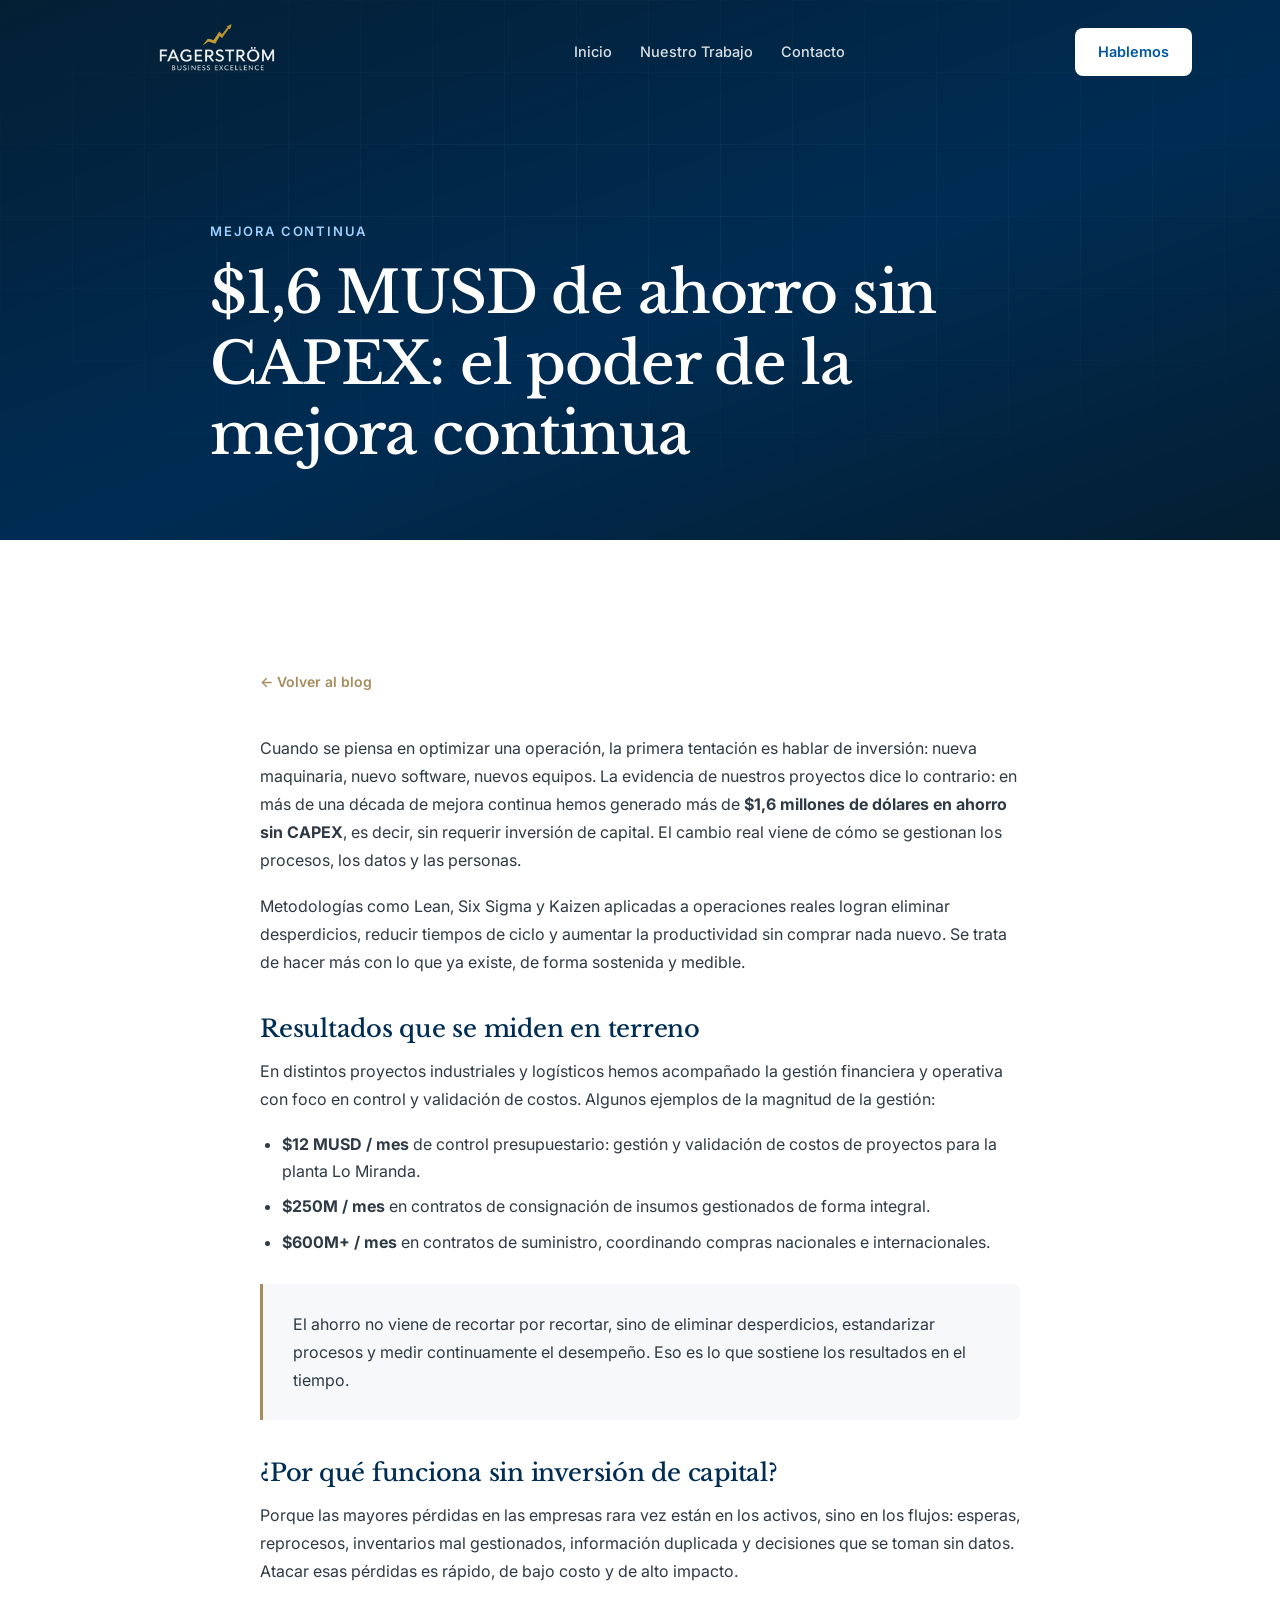
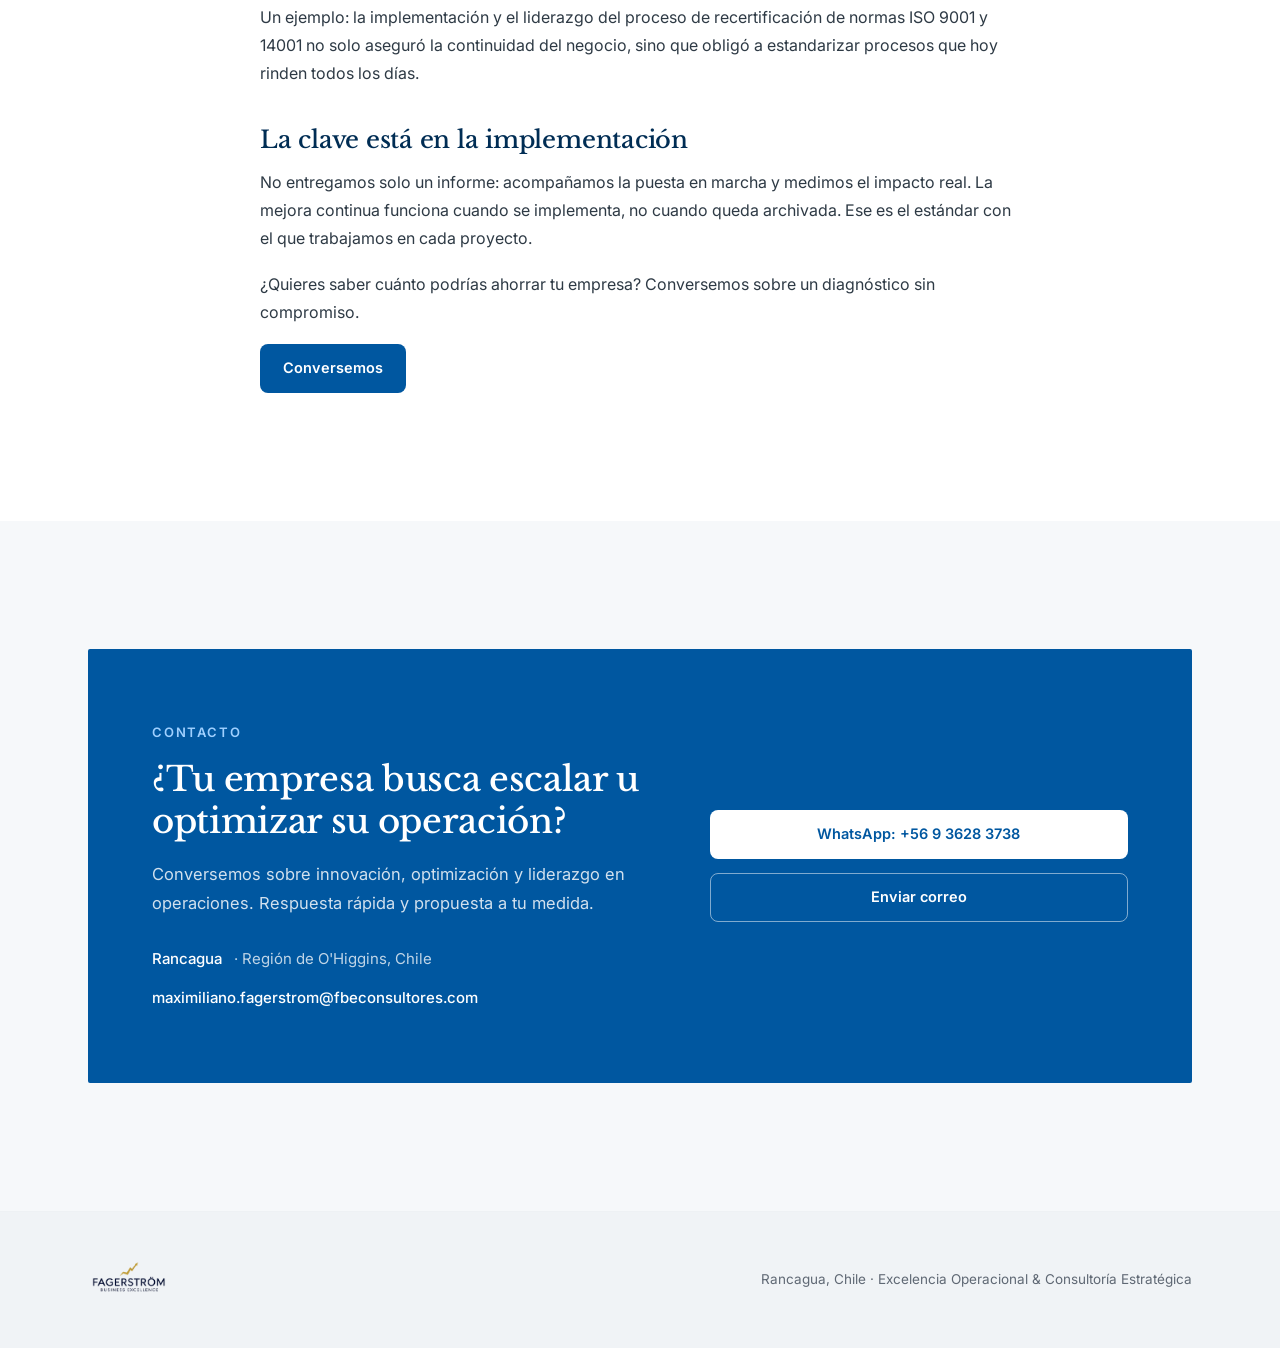
==== blog-ahorro-sin-capex.html @ 72479b99 "fix: recolor white MVC/Report logos to navy, add full blog article pages, cache bump v7" ====
<!DOCTYPE html>
<html lang="es">
<head>
<meta charset="UTF-8" />
<meta name="viewport" content="width=device-width, initial-scale=1.0" />
<title>$1,6 MUSD de ahorro sin CAPEX | Fagerström Business Excellence</title>
<meta name="description" content="Cómo la mejora continua aplicada a operaciones reales generó más de $1,6 millones de dólares en ahorro sin inversión de capital." />
<link rel="preconnect" href="https://fonts.googleapis.com" />
<link rel="preconnect" href="https://fonts.gstatic.com" crossorigin />
<link href="https://fonts.googleapis.com/css2?family=Inter:wght@400;500;600;700&family=Libre+Baskerville:ital,wght@0,400;0,700;1,400&display=swap" rel="stylesheet" />
<link rel="stylesheet" href="styles.css?v=7" />
</head>
<body>

<nav id="nav">
  <div class="container nav-inner">
    <a href="index.html" class="brand"><img class="mark logo-light" src="Logo_Fagerstrom_Blanco.png" alt="Fagerström Business Excellence" /><img class="mark logo-dark" src="Logo_Fagerstrom.png" alt="Fagerström Business Excellence" /></a>
    <ul class="nav-links">
      <li><a href="index.html">Inicio</a></li>
      <li><a href="nuestro-trabajo.html">Nuestro Trabajo</a></li>
      <li><a href="contacto.html">Contacto</a></li>
    </ul>
    <a class="btn nav-cta" href="contacto.html">Hablemos</a>
    <button class="hamburger" id="hamburger" aria-label="Menú"><span></span><span></span><span></span></button>
  </div>
</nav>

<div class="mobile-menu" id="mobileMenu">
  <button class="close" id="closeMenu">×</button>
  <a href="index.html">Inicio</a>
  <a href="nuestro-trabajo.html">Nuestro Trabajo</a>
  <a href="contacto.html">Contacto</a>
</div>

<header class="hero sub">
  <div class="hero-bg" style="background-image:url('https://images.unsplash.com/photo-1543286386-713bdd548da4?q=80&w=1800&auto=format&fit=crop');"></div>
  <div class="hero-grid"></div>
  <div class="container">
    <div class="eyebrow anim-slide-down">Mejora continua</div>
    <h1 class="anim-slide-down--delay">$1,6 MUSD de ahorro sin CAPEX: el poder de la mejora continua</h1>
  </div>
</header>

<section>
  <div class="container">
    <div class="article-prose">
      <a class="article-back reveal" href="index.html#blog">← Volver al blog</a>

      <p class="reveal">
        Cuando se piensa en optimizar una operación, la primera tentación es hablar de inversión: nueva maquinaria,
        nuevo software, nuevos equipos. La evidencia de nuestros proyectos dice lo contrario: en más de una década de
        mejora continua hemos generado más de <strong>$1,6 millones de dólares en ahorro sin CAPEX</strong>, es decir,
        sin requerir inversión de capital. El cambio real viene de cómo se gestionan los procesos, los datos y las personas.
      </p>

      <p class="reveal">
        Metodologías como Lean, Six Sigma y Kaizen aplicadas a operaciones reales logran eliminar desperdicios, reducir
        tiempos de ciclo y aumentar la productividad sin comprar nada nuevo. Se trata de hacer más con lo que ya existe,
        de forma sostenida y medible.
      </p>

      <h2 class="reveal">Resultados que se miden en terreno</h2>
      <p class="reveal">
        En distintos proyectos industriales y logísticos hemos acompañado la gestión financiera y operativa con foco en
        control y validación de costos. Algunos ejemplos de la magnitud de la gestión:
      </p>
      <ul class="reveal">
        <li><strong>$12 MUSD / mes</strong> de control presupuestario: gestión y validación de costos de proyectos para la planta Lo Miranda.</li>
        <li><strong>$250M / mes</strong> en contratos de consignación de insumos gestionados de forma integral.</li>
        <li><strong>$600M+ / mes</strong> en contratos de suministro, coordinando compras nacionales e internacionales.</li>
      </ul>
      <div class="highlight reveal">
        <p>El ahorro no viene de recortar por recortar, sino de eliminar desperdicios, estandarizar procesos y medir
        continuamente el desempeño. Eso es lo que sostiene los resultados en el tiempo.</p>
      </div>

      <h2 class="reveal">¿Por qué funciona sin inversión de capital?</h2>
      <p class="reveal">
        Porque las mayores pérdidas en las empresas rara vez están en los activos, sino en los flujos: esperas,
        reprocesos, inventarios mal gestionados, información duplicada y decisiones que se toman sin datos. Atacar esas
        pérdidas es rápido, de bajo costo y de alto impacto.
      </p>
      <p class="reveal">
        Un ejemplo: la implementación y el liderazgo del proceso de recertificación de normas ISO 9001 y 14001 no solo
        aseguró la continuidad del negocio, sino que obligó a estandarizar procesos que hoy rinden todos los días.
      </p>

      <h2 class="reveal">La clave está en la implementación</h2>
      <p class="reveal">
        No entregamos solo un informe: acompañamos la puesta en marcha y medimos el impacto real. La mejora continua
        funciona cuando se implementa, no cuando queda archivada. Ese es el estándar con el que trabajamos en cada
        proyecto.
      </p>
      <p class="reveal">
        ¿Quieres saber cuánto podrías ahorrar tu empresa? Conversemos sobre un diagnóstico sin compromiso.
      </p>

      <a class="btn btn-primary reveal" href="contacto.html">Conversemos</a>
    </div>
  </div>
</section>

<section id="contacto" style="background:var(--light);">
  <div class="container">
    <div class="contact-band reveal">
      <div>
        <div class="eyebrow" style="color:#9fd0ff;">Contacto</div>
        <h2>¿Tu empresa busca escalar u optimizar su operación?</h2>
        <p>Conversemos sobre innovación, optimización y liderazgo en operaciones. Respuesta rápida y propuesta a tu medida.</p>
        <div class="detail"><b>Rancagua</b><span>· Región de O'Higgins, Chile</span></div>
        <div class="detail"><b>maximiliano.fagerstrom@fbeconsultores.com</b></div>
      </div>
      <div class="contact-ctas">
        <a class="btn btn-onwhite" href="https://wa.me/56936283738" target="_blank" rel="noopener">WhatsApp: +56 9 3628 3738</a>
        <a class="btn btn-ghost-white" href="mailto:maximiliano.fagerstrom@fbeconsultores.com">Enviar correo</a>
      </div>
    </div>
  </div>
</section>

<footer>
  <div class="container footer-inner">
    <span class="brand" style="font-size:16px;color:var(--deep);"><img class="mark" src="Logo_Fagerstrom.png" alt="Fagerström Business Excellence" /></span>
    <span class="meta">Rancagua, Chile · Excelencia Operacional & Consultoría Estratégica</span>
  </div>
</footer>

<script src="script.js?v=7"></script>
</body>
</html>
---- styles.css ----
:root {
  --navy: #0057A0;
  --deep: #002d54;
  --accent: #A68C5C;
  --light: #f6f8fa;
  --light-2: #f0f3f6;
  --text: #1a1d21;
  --body: #33383f;
  --muted: #5f6874;
  --line: #e8ecef;
  --hairline: #eef1f4;
  --serif: 'Libre Baskerville', 'Baskerville', 'Baskerville Old Face', Georgia, serif;
  --sans: 'Inter', system-ui, sans-serif;
}

* { margin: 0; padding: 0; box-sizing: border-box; }
html { scroll-behavior: smooth; }
body { font-family: var(--sans); color: var(--text); line-height: 1.7; font-weight: 400; -webkit-font-smoothing: antialiased; overflow-x: hidden; }
h1, h2, h3, h4, h5 { font-family: var(--serif); font-weight: 500; line-height: 1.22; color: var(--deep); letter-spacing: -.01em; }
.container { max-width: 1200px; margin: 0 auto; padding: 0 48px; }
section { padding: 128px 0; }

/* ============ Animaciones (estilo McKinsey) ============ */
@keyframes blur-in { from { opacity: 0; } to { opacity: 1; } }
@keyframes slight-slide-down { from { opacity: 0; transform: translateY(-20px); } to { opacity: 1; transform: translateY(0); } }
@keyframes slight-slide-left { from { transform: translateX(20px); } to { transform: translateX(0); } }
@keyframes slight-slide-right { from { transform: translateX(-20px); } to { transform: translateX(0); } }
@keyframes fade-in { 0% { opacity: 0; } 100% { opacity: 1; } }
@keyframes appear { from { opacity: 0; transform: translateY(30px); } to { opacity: 1; transform: translateY(0); } }
@keyframes hero-zoom { from { transform: scale(1); } to { transform: scale(1.06); } }
@keyframes animate-gradient { 0% { background-size: 10000% 10000%; } 100% { background-size: 100% 100%; } }
@keyframes grid-pan { 0% { background-position: 0 0; } 100% { background-position: 72px 72px; } }
@keyframes line-grow { from { width: 0; } to { width: 100%; } }
@keyframes underline-slide { from { transform: scaleX(0); } to { transform: scaleX(1); } }

.anim-blur-in { animation: blur-in 1s backwards .2s; }
.anim-blur-in--slow { animation: blur-in 1s backwards .6s; }
.anim-slide-down { animation: slight-slide-down 1s backwards; }
.anim-slide-down--delay { animation: slight-slide-down 1s backwards .2s; }
.anim-slide-down--delay2 { animation: slight-slide-down 1s backwards .4s; }
.anim-fade-in { animation: fade-in .6s; }
.anim-appear { animation: appear .6s ease-in-out backwards; }

/* Línea de acento que se dibuja bajo los títulos (al hacer scroll) */
.section-head .title-line { display: block; width: 0; height: 3px; margin-top: 18px; background: var(--accent); }
.section-head.visible .title-line { animation: line-grow 1s ease-out forwards; }
.section-head.center .title-line { margin-left: auto; margin-right: auto; }

/* Subrayado deslizante en enlaces de listas */
.list-cols a { position: relative; }
.list-cols a::after { content: ""; position: absolute; left: 0; bottom: 0; width: 100%; height: 2px; background: var(--accent); transform: scaleX(0); transform-origin: left; transition: transform .35s ease; }
.list-cols a:hover::after { transform: scaleX(1); }

/* Enlaces de nav con línea que se desliza */
.nav-links a { position: relative; }
.nav-links a::after { content: ""; position: absolute; left: 0; bottom: -6px; width: 100%; height: 2px; background: var(--accent); transform: scaleX(0); transform-origin: left; transition: transform .3s ease; }
.nav-links a:hover::after, .nav-links a.active::after { transform: scaleX(1); }

/* Reveal on scroll */
.reveal { opacity: 0; transform: translateY(30px); transition: opacity .7s cubic-bezier(.16,.68,.43,.99), transform .7s cubic-bezier(.16,.68,.43,.99); }
.reveal.visible { opacity: 1; transform: none; }
.reveal.d1 { transition-delay: .08s; } .reveal.d2 { transition-delay: .16s; } .reveal.d3 { transition-delay: .24s; }

/* ============ Nav ============ */
nav { position: fixed; top: 0; left: 0; right: 0; z-index: 100; padding: 20px 0; background: transparent; transition: all .3s; }
nav.scrolled { background: #fff; padding: 12px 0; box-shadow: 0 1px 0 rgba(0,0,0,.08); }
.nav-inner { display: flex; align-items: center; justify-content: space-between; }
.brand { display: flex; align-items: center; gap: 11px; font-family: var(--serif); font-weight: 700; font-size: 18px; letter-spacing: -.01em; color: #fff; text-decoration: none; }
.brand .mark { width: 34px; height: 34px; border-radius: 7px; background: var(--navy); display: grid; place-items: center; color: #fff; font-family: var(--sans); font-weight: 700; font-size: 15px; }
.brand img.mark { width: auto; height: 64px; border-radius: 0; background: transparent; display: inline-block; }
.brand img.logo-light { display: inline-block; }
.brand img.logo-dark { display: none; }
nav.scrolled .brand img.logo-light { display: none; }
nav.scrolled .brand img.logo-dark { display: inline-block; }
nav.scrolled .brand { color: var(--deep); }
.nav-links { display: flex; gap: 28px; list-style: none; }
.nav-links a { color: rgba(255,255,255,.85); text-decoration: none; font-size: 14.5px; font-weight: 500; transition: color .2s; }
nav.scrolled .nav-links a { color: var(--muted); }
.nav-links a:hover { color: #fff; }
nav.scrolled .nav-links a:hover { color: var(--accent); }
.nav-links a.active { color: #fff; font-weight: 600; }
nav.scrolled .nav-links a.active { color: var(--accent); }
.btn { display: inline-flex; align-items: center; gap: 8px; font-family: var(--sans); font-weight: 600; font-size: 14.5px; padding: 11px 22px; border-radius: 8px; cursor: pointer; border: 1px solid transparent; transition: all .2s; text-decoration: none; white-space: nowrap; }
.btn-primary { background: var(--navy); color: #fff; }
.btn-primary:hover { background: #004b8a; transform: translateY(-1px); }
.nav-cta { background: #fff; color: var(--navy); }
.nav-cta:hover { background: #eef2f7; }
nav.scrolled .nav-cta { background: var(--navy); color: #fff; }
.hamburger { display: none; background: none; border: none; cursor: pointer; flex-direction: column; gap: 5px; padding: 6px; }
.hamburger span { width: 22px; height: 2px; background: #fff; display: block; }
nav.scrolled .hamburger span { background: var(--deep); }

/* ============ Hero ============ */
.hero { position: relative; min-height: 92vh; display: flex; align-items: flex-end; padding: 180px 0 100px; color: #fff; overflow: hidden; background: var(--deep); }
.hero .hero-bg { position: absolute; inset: 0; background-size: cover; background-position: center; animation: hero-zoom 20s ease-out forwards; }
.hero .hero-bg::after { content: ""; position: absolute; inset: 0; background: linear-gradient(160deg, rgba(5,28,44,.82) 0%, rgba(0,45,84,.5) 55%, rgba(5,28,44,.92) 100%); }
.hero .hero-grid { position: absolute; inset: 0; background-image: linear-gradient(rgba(255,255,255,.035) 1px, transparent 1px), linear-gradient(90deg, rgba(255,255,255,.035) 1px, transparent 1px); background-size: 72px 72px; animation: grid-pan 6s linear infinite; -webkit-mask-image: radial-gradient(70% 60% at 50% 40%, #000 20%, transparent 100%); mask-image: radial-gradient(70% 60% at 50% 40%, #000 20%, transparent 100%); }
.hero .container { position: relative; }
.eyebrow { font-size: 13px; font-weight: 600; letter-spacing: .14em; text-transform: uppercase; margin-bottom: 16px; color: #9fd0ff; }
.hero h1 { font-size: clamp(44px, 6.5vw, 78px); font-weight: 500; color: #fff; letter-spacing: -.02em; max-width: 860px; }
.hero p.lead { font-size: 20px; max-width: 660px; margin-top: 28px; color: rgba(255,255,255,.9); line-height: 1.75; font-weight: 400; }
.hero-ctas { display: flex; gap: 16px; flex-wrap: wrap; margin-top: 44px; }
.btn-ghost-white { background: transparent; color: #fff; border-color: rgba(255,255,255,.5); }
.btn-ghost-white:hover { background: rgba(255,255,255,.12); }

/* Hero interno (páginas secundarias) */
.hero.sub { min-height: 60vh; padding: 150px 0 70px; align-items: flex-end; }
.hero.sub h1 { font-size: clamp(36px, 5vw, 58px); }

/* ============ Stats ============ */
.stats { background: #fff; padding: 80px 0; border-bottom: 1px solid var(--hairline); }
.stats-grid { display: grid; grid-template-columns: repeat(4, 1fr); }
.stat { text-align: center; padding: 8px 48px; border-right: 1px solid var(--hairline); }
.stat:last-child { border-right: none; }
.stat .num { font-family: var(--serif); font-size: clamp(44px, 5.5vw, 64px); font-weight: 500; color: var(--navy); line-height: 1; }
.stat .num small { font-size: 55%; font-weight: 500; }
.stat .label { color: var(--muted); font-size: 14px; margin-top: 16px; letter-spacing: .01em; }

/* ============ Section head ============ */
.section-head { margin-bottom: 72px; }
.section-head.center { text-align: center; max-width: 760px; margin-left: auto; margin-right: auto; }
.section-head .eyebrow { color: var(--accent); letter-spacing: .2em; font-size: 12px; }
.section-head h2 { font-size: clamp(30px, 4vw, 44px); font-weight: 500; }
.section-head p { color: var(--body); margin-top: 20px; font-size: 17px; line-height: 1.7; font-weight: 300; }
.section-head.bordered { border-bottom: 1px solid var(--hairline); padding-bottom: 32px; }

/* Intro */
.intro { background: #fff; }
.intro p { font-family: var(--serif); font-size: 24px; color: #14171c; max-width: 920px; margin: 0 auto; text-align: center; line-height: 1.7; font-weight: 300; }

/* Two-up */
.two-up { display: grid; grid-template-columns: 1fr 1fr; background: var(--deep); }
.two-up .img-col { min-height: 460px; background-size: cover; background-position: center; }
.two-up .txt-col { padding: 96px 88px; display: flex; flex-direction: column; justify-content: center; color: #fff; }
.two-up .txt-col h3 { color: #fff; font-size: 34px; font-weight: 500; margin-bottom: 24px; }
.two-up .txt-col p { color: rgba(255,255,255,.8); font-size: 17px; line-height: 1.8; font-weight: 400; }

/* Companies carousel */
.companies-carousel { position: relative; width: 100%; overflow: hidden; padding: 8px 0; -webkit-mask-image: linear-gradient(90deg, transparent, #000 6%, #000 94%, transparent); mask-image: linear-gradient(90deg, transparent, #000 6%, #000 94%, transparent); }
.carousel-track { display: flex; width: max-content; will-change: transform; }
.company-card { background: #fff; border: 1px solid var(--hairline); border-radius: 2px; padding: 44px 32px; text-align: center; transition: transform .3s, box-shadow .3s; min-width: 0; width: 280px; flex: 0 0 auto; margin-right: 24px; box-sizing: border-box; }
.company-card:hover { transform: translateY(-4px); box-shadow: 0 20px 40px -24px rgba(0,30,60,.18); }
.company-card .logo { font-family: var(--serif); font-size: 21px; font-weight: 500; color: var(--deep); word-wrap: break-word; overflow-wrap: anywhere; hyphens: auto; line-height: 1.3; display: flex; align-items: center; justify-content: center; min-height: 44px; }
.company-card .logo img { max-width: 100%; max-height: 44px; height: auto; object-fit: contain; }
.company-card .sector { font-size: 12.5px; color: var(--muted); margin-top: 12px; letter-spacing: .02em; line-height: 1.45; }
.carousel-btn { position: absolute; top: 50%; transform: translateY(-50%); z-index: 3; width: 44px; height: 44px; border-radius: 50%; border: 1px solid var(--line); background: #fff; color: var(--navy); font-size: 24px; line-height: 1; cursor: pointer; box-shadow: 0 8px 20px -12px rgba(0,30,60,.3); transition: all .2s; display: flex; align-items: center; justify-content: center; }
.carousel-btn:hover { background: var(--navy); color: #fff; }
.carousel-btn.prev { left: 4px; }
.carousel-btn.next { right: 4px; }

/* Process flow */
.process-flow { display: grid; grid-template-columns: repeat(4, 1fr); gap: 32px; position: relative; margin-bottom: 48px; }
.process-flow::before { content: ""; position: absolute; top: 32px; left: 12.5%; right: 12.5%; height: 2px; background: linear-gradient(90deg, var(--accent), rgba(0,103,185,.25)); }
.flow-step { background: #fff; border: 1px solid var(--hairline); border-radius: 2px; padding: 40px 28px 32px; position: relative; transition: transform .3s, box-shadow .3s; }
.flow-step:hover { transform: translateY(-4px); box-shadow: 0 20px 40px -24px rgba(0,30,60,.18); }
.flow-num { width: 64px; height: 64px; border-radius: 50%; background: var(--navy); color: #fff; font-family: var(--serif); font-size: 22px; font-weight: 500; display: grid; place-items: center; margin-bottom: 24px; position: relative; z-index: 1; }
.flow-step h3 { font-size: 22px; font-weight: 500; margin-bottom: 10px; }
.flow-step p { color: var(--body); font-size: 15px; line-height: 1.7; font-weight: 300; }

/* Blog */
.read-more { display: inline-flex; align-items: center; gap: 6px; margin-top: 14px; font-size: 14px; font-weight: 600; color: var(--accent); text-decoration: none; }
.read-more:hover { color: var(--navy); }

/* Article pages */
.article-back { display: inline-flex; align-items: center; gap: 6px; margin: 0 0 40px; font-size: 14px; font-weight: 600; color: var(--accent); text-decoration: none; }
.article-back:hover { color: var(--navy); }
.article-prose { max-width: 760px; margin: 0 auto; }
.article-prose p { line-height: 1.75; color: #2e3a45; margin: 0 0 18px; }
.article-prose h2 { font-size: 24px; margin: 38px 0 14px; }
.article-prose h3 { font-size: 19px; margin: 30px 0 10px; }
.article-prose ul { margin: 0 0 18px; padding-left: 22px; color: #2e3a45; line-height: 1.7; }
.article-prose li { margin-bottom: 8px; }
.article-prose .highlight { background: var(--light); border-left: 3px solid var(--accent); border-radius: 0 6px 6px 0; padding: 26px 30px; margin: 28px 0; }
.article-prose .highlight p { margin: 0; }
.chips-wrap { display: flex; flex-direction: column; gap: 0; }
.chips { display: flex; flex-wrap: wrap; gap: 12px; justify-content: center; }
.chip { font-size: 14px; font-weight: 400; color: var(--navy); background: #fff; border: 1px solid var(--line); padding: 12px 24px; border-radius: 999px; cursor: pointer; transition: all .25s; font-family: var(--sans); letter-spacing: .01em; }
.chip:hover { border-color: var(--accent); color: var(--accent); }
.chip.active { background: var(--navy); color: #fff; border-color: var(--navy); }
.chip-info { max-width: 760px; margin: 0 auto 28px; background: var(--light); border-left: 2px solid var(--accent); border-radius: 0 6px 6px 0; padding: 32px 40px; display: none; }
.chip-info.show { display: block; animation: fade-in .3s ease; }
.chip-info .title { font-family: var(--serif); font-size: 20px; font-weight: 500; color: var(--deep); margin-bottom: 10px; }
.chip-info p { color: var(--body); font-size: 15.5px; line-height: 1.7; font-weight: 300; }
.chip-hint { display: none; }

/* Cards */
.cards { display: grid; grid-template-columns: repeat(3, 1fr); gap: 32px; }
.card { background: #fff; border: 1px solid var(--hairline); border-radius: 2px; overflow: hidden; transition: transform .3s, box-shadow .3s; display: flex; flex-direction: column; }
.card:hover { transform: translateY(-5px); box-shadow: 0 24px 48px -26px rgba(0,30,60,.22); }
.card .thumb { height: 200px; background-size: cover; background-position: center; overflow: hidden; }
.card .thumb { transition: transform .6s ease; }
.card:hover .thumb { transform: scale(1.05); }
.card .body { padding: 28px 30px 34px; display: flex; flex-direction: column; gap: 10px; flex: 1; }
.card .kicker { font-size: 11px; font-weight: 600; letter-spacing: .14em; text-transform: uppercase; color: var(--accent); }
.card h3 { font-size: 20px; font-weight: 500; }
.card p { color: var(--body); font-size: 15px; line-height: 1.7; flex: 1; font-weight: 300; }

.featured { display: grid; grid-template-columns: 1.1fr 1fr; background: #fff; border: 1px solid var(--hairline); border-radius: 2px; overflow: hidden; margin-bottom: 40px; }
.featured .thumb { min-height: 380px; background-size: cover; background-position: center; transition: transform .6s ease; }
.featured:hover .thumb { transform: scale(1.05); }
.featured .body { padding: 56px; display: flex; flex-direction: column; justify-content: center; gap: 16px; }
.featured h3 { font-size: 30px; font-weight: 500; }
.featured p { color: var(--body); font-size: 16.5px; line-height: 1.7; font-weight: 300; }

/* Lista de industrias / funciones (our-work) */
.list-cols { display: grid; grid-template-columns: repeat(2, 1fr); gap: 8px 64px; }
.list-cols a { color: var(--navy); text-decoration: none; font-size: 16px; font-weight: 400; padding: 14px 0; display: block; border-bottom: 1px solid var(--hairline); transition: color .2s, padding-left .2s; }
.list-cols a:hover { color: var(--accent); padding-left: 6px; }

/* Contact */
.contact-band { background: var(--navy); color: #fff; border-radius: 2px; padding: 72px 64px; display: grid; grid-template-columns: 1.2fr 1fr; gap: 56px; align-items: center; }
.contact-band h2 { color: #fff; font-size: 34px; font-weight: 500; margin-bottom: 18px; }
.contact-band p { color: rgba(255,255,255,.82); font-size: 16.5px; line-height: 1.75; margin-bottom: 28px; font-weight: 400; }
.contact-band .detail { display: flex; align-items: center; gap: 12px; margin-top: 14px; font-size: 15px; }
.contact-band .detail b { color: #fff; font-weight: 500; }
.contact-band .detail span { color: rgba(255,255,255,.75); }
.contact-ctas { display: flex; flex-direction: column; gap: 14px; }
.contact-ctas .btn { justify-content: center; }
.btn-onwhite { background: #fff; color: var(--navy); }
.btn-onwhite:hover { background: #eef2f7; }

/* Footer */
footer { background: var(--light-2); border-top: 1px solid var(--hairline); padding: 48px 0; }
.footer-inner { display: flex; align-items: center; justify-content: space-between; flex-wrap: wrap; gap: 16px; }
footer .brand img.mark { height: 40px; }
footer .meta { color: var(--muted); font-size: 13.5px; }

@media (max-width: 880px) {
  .container { padding: 0 20px; max-width: 100%; }
  section { padding: 80px 0; }
  .nav-links, .nav-cta { display: none; }
  .hamburger { display: flex; }
  .stats-grid { grid-template-columns: repeat(2, 1fr); }
  .stat { border-right: none; border-bottom: 1px solid var(--line); padding: 18px 0; }
  .stat:last-child { border-bottom: none; }
  .cards { grid-template-columns: 1fr; }
  .featured { grid-template-columns: 1fr; }
  .featured .thumb { min-height: 200px; }
  .featured .body { padding: 28px 22px; }
  .two-up { grid-template-columns: 1fr; }
  .two-up .img-col { min-height: 220px; }
  .two-up .txt-col { padding: 48px 24px; }
  .companies-carousel { -webkit-mask-image: linear-gradient(90deg, transparent, #000 3%, #000 97%, transparent); mask-image: linear-gradient(90deg, transparent, #000 3%, #000 97%, transparent); }
  .company-card { width: 240px; padding: 26px 20px; }
  .company-card .logo { font-size: 17px; }
  .company-card .sector { font-size: 11.5px; margin-top: 8px; }
  .carousel-btn { display: flex; }
  .process-flow { grid-template-columns: 1fr; gap: 28px; margin-bottom: 40px; }
  .process-flow::before { display: none; }
  .flow-step { display: flex; flex-direction: row; align-items: flex-start; gap: 20px; padding: 24px 22px; }
  .flow-step .flow-num { margin-bottom: 0; flex: 0 0 auto; }
  .flow-step h3 { font-size: 20px; margin-bottom: 6px; }
  .list-cols { grid-template-columns: 1fr; }
  .contact-band { grid-template-columns: 1fr; padding: 40px 26px; }
  .chips-wrap { width: 100%; }
  .chips { gap: 8px; justify-content: flex-start; width: 100%; }
  .chip { font-size: 13px; padding: 10px 14px; max-width: 100%; }
  .chip-info {
    display: none;
    margin: 0 0 16px !important;
    padding: 16px 14px !important;
    border-radius: 8px !important;
    border-left-width: 3px !important;
    width: 100% !important;
    max-width: 100% !important;
    box-sizing: border-box !important;
    background: #eef5fb !important;
    box-shadow: 0 8px 24px -16px rgba(0,30,60,.35);
  }
  .chip-info.show {
    display: block !important;
    position: sticky;
    top: 70px;
    z-index: 20;
  }
  .chip-info .title { font-size: 17px; }
  .chip-info p { font-size: 14.5px; }
  .chip-hint {
    display: block !important;
    text-align: center;
    color: var(--muted);
    font-size: 13px;
    margin: 0 0 12px;
  }
}
.mobile-menu { display: none; position: fixed; inset: 0; z-index: 99; background: #fff; flex-direction: column; align-items: center; justify-content: center; gap: 26px; }
.mobile-menu.open { display: flex; }
.mobile-menu a { color: var(--deep); text-decoration: none; font-size: 22px; font-family: var(--serif); font-weight: 600; }
.mobile-menu .close { position: absolute; top: 22px; right: 26px; background: none; border: none; font-size: 32px; cursor: pointer; color: var(--deep); }
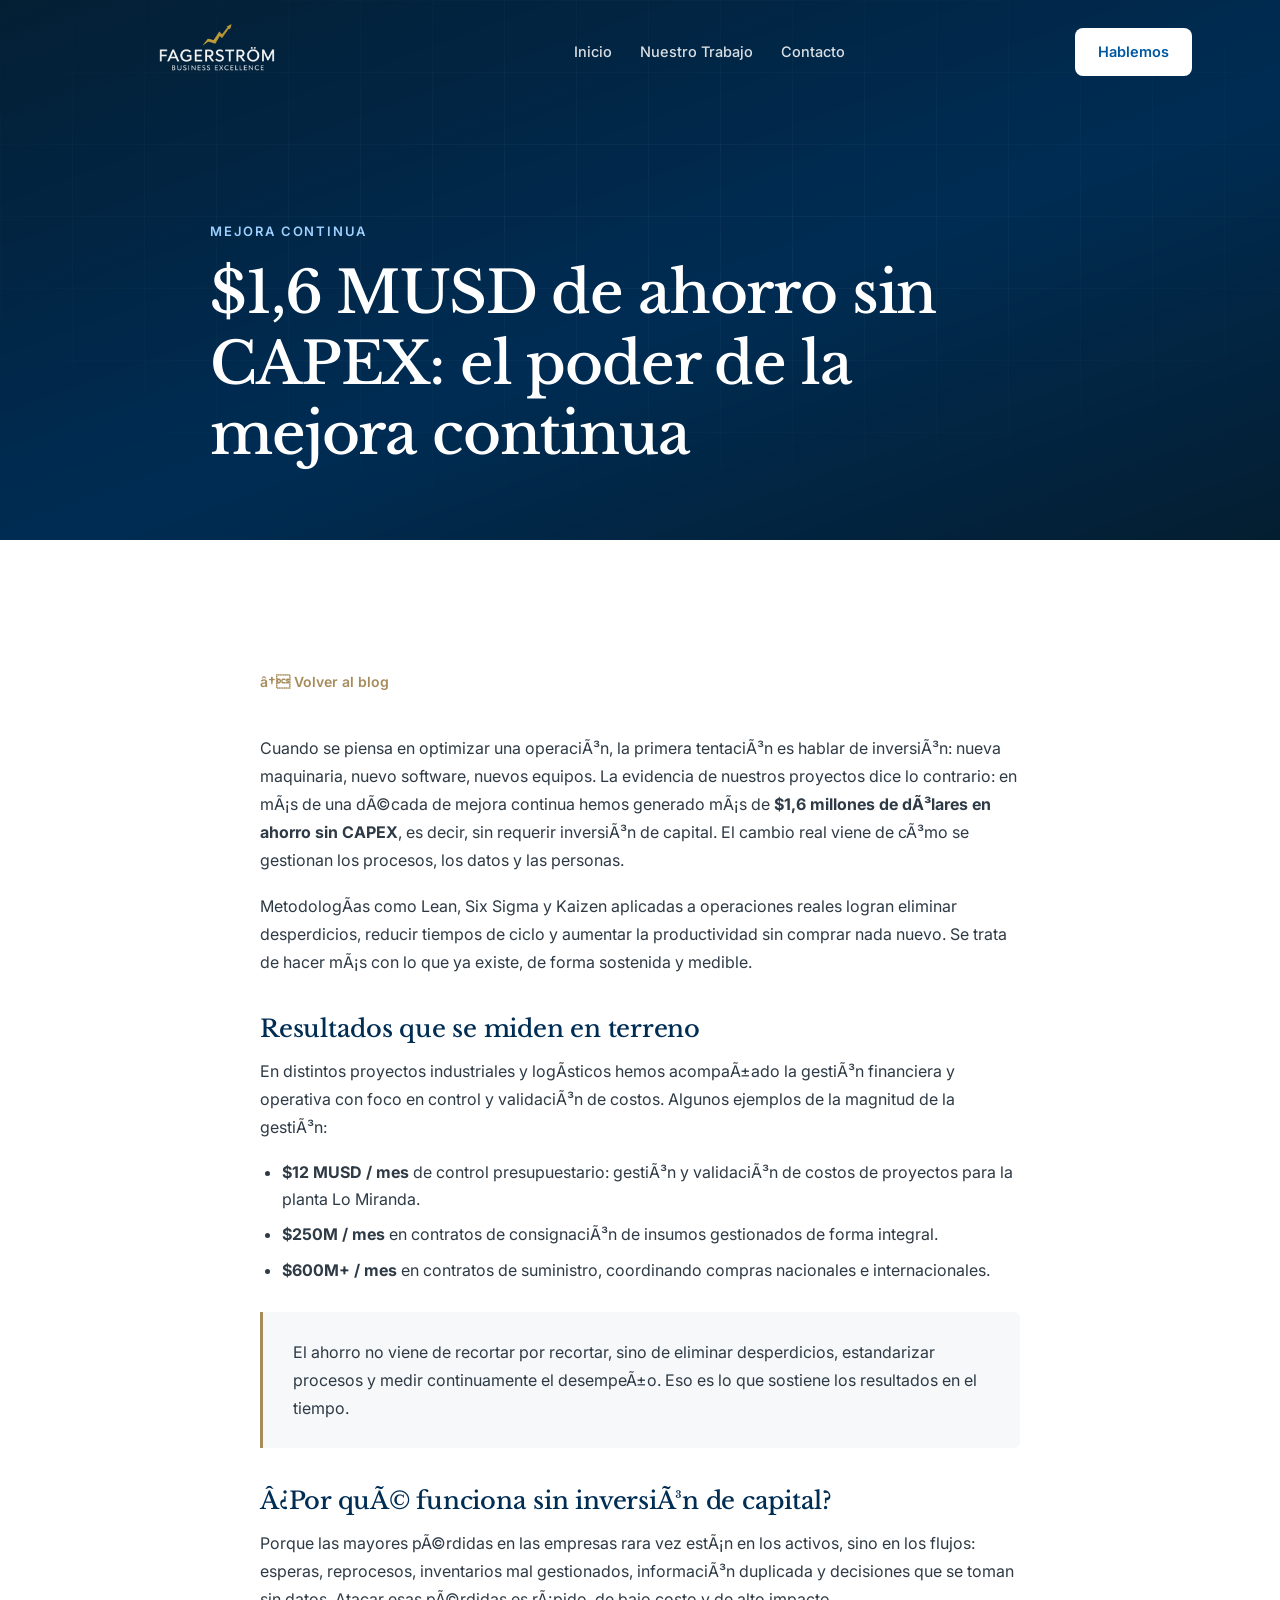
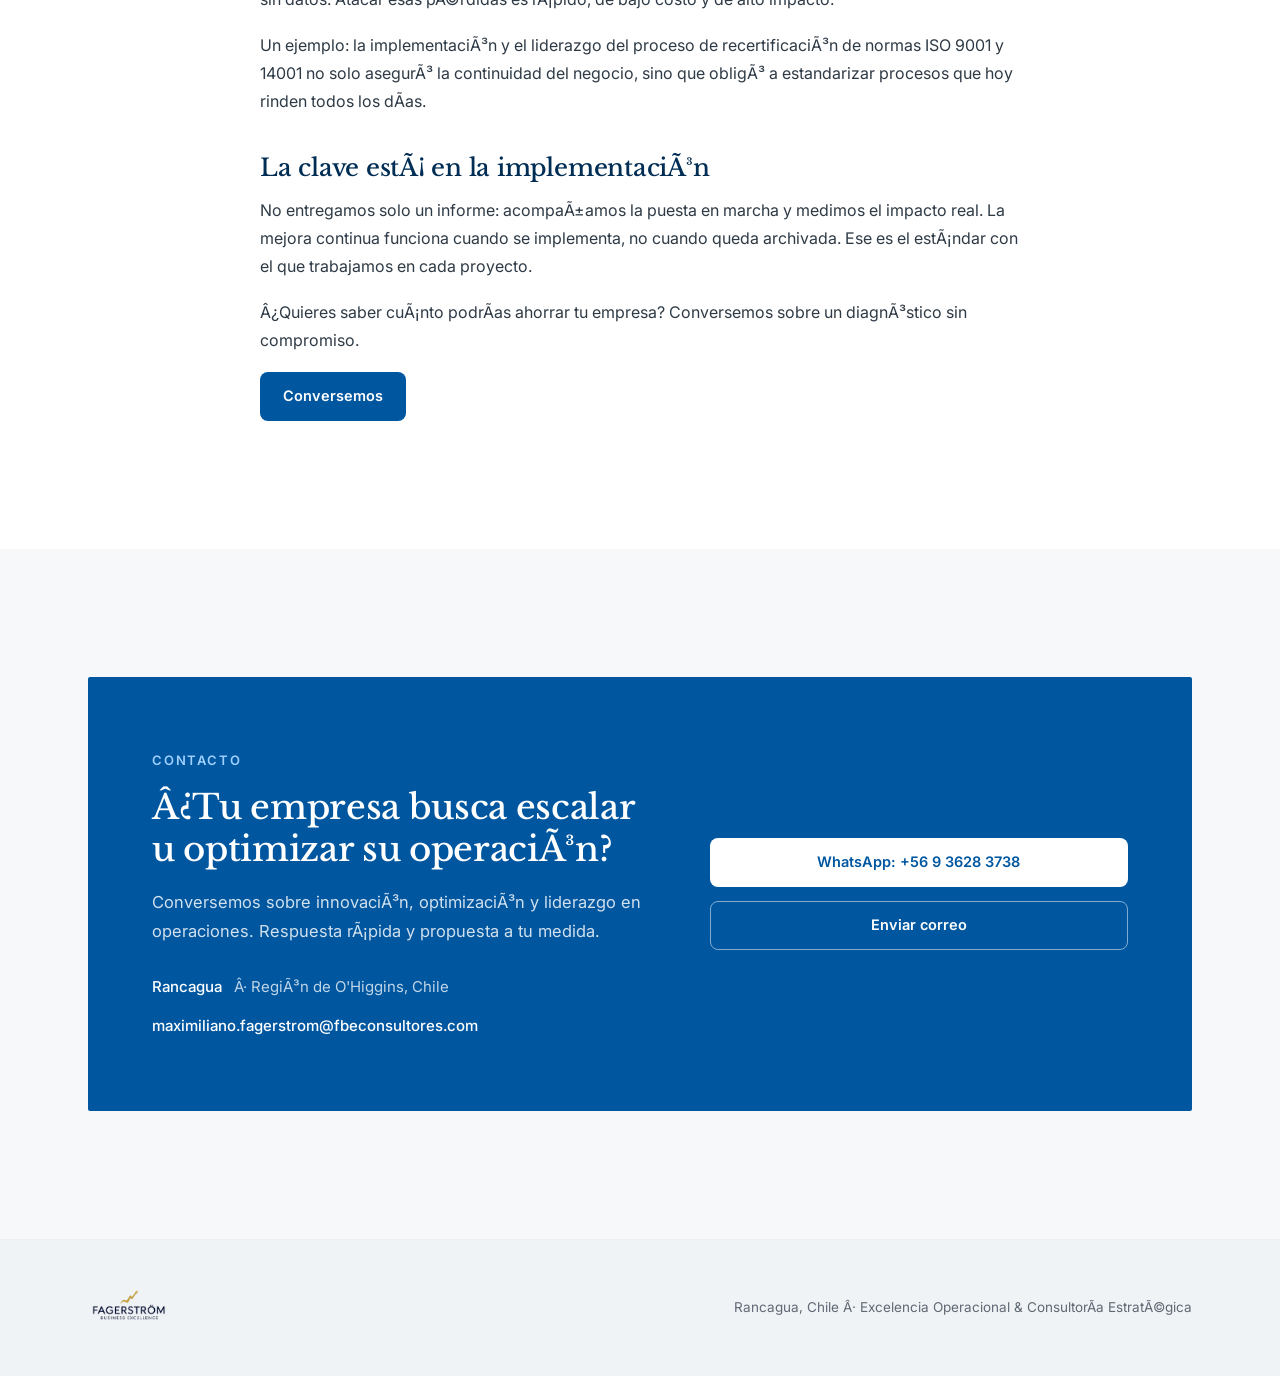
==== commit 309afc93: "fix: prevent horizontal overflow on mobile (process flow, contact band, email wrap, overflow-x on ht" ====
--- a/blog-ahorro-sin-capex.html
+++ b/blog-ahorro-sin-capex.html
@@ -1,32 +1,32 @@
-<!DOCTYPE html>
+﻿<!DOCTYPE html>
 <html lang="es">
 <head>
 <meta charset="UTF-8" />
 <meta name="viewport" content="width=device-width, initial-scale=1.0" />
-<title>$1,6 MUSD de ahorro sin CAPEX | Fagerström Business Excellence</title>
-<meta name="description" content="Cómo la mejora continua aplicada a operaciones reales generó más de $1,6 millones de dólares en ahorro sin inversión de capital." />
+<title>$1,6 MUSD de ahorro sin CAPEX | FagerstrÃ¶m Business Excellence</title>
+<meta name="description" content="CÃ³mo la mejora continua aplicada a operaciones reales generÃ³ mÃ¡s de $1,6 millones de dÃ³lares en ahorro sin inversiÃ³n de capital." />
 <link rel="preconnect" href="https://fonts.googleapis.com" />
 <link rel="preconnect" href="https://fonts.gstatic.com" crossorigin />
 <link href="https://fonts.googleapis.com/css2?family=Inter:wght@400;500;600;700&family=Libre+Baskerville:ital,wght@0,400;0,700;1,400&display=swap" rel="stylesheet" />
-<link rel="stylesheet" href="styles.css?v=7" />
+<link rel="stylesheet" href="styles.css?v=8" />
 </head>
 <body>
 
 <nav id="nav">
   <div class="container nav-inner">
-    <a href="index.html" class="brand"><img class="mark logo-light" src="Logo_Fagerstrom_Blanco.png" alt="Fagerström Business Excellence" /><img class="mark logo-dark" src="Logo_Fagerstrom.png" alt="Fagerström Business Excellence" /></a>
+    <a href="index.html" class="brand"><img class="mark logo-light" src="Logo_Fagerstrom_Blanco.png" alt="FagerstrÃ¶m Business Excellence" /><img class="mark logo-dark" src="Logo_Fagerstrom.png" alt="FagerstrÃ¶m Business Excellence" /></a>
     <ul class="nav-links">
       <li><a href="index.html">Inicio</a></li>
       <li><a href="nuestro-trabajo.html">Nuestro Trabajo</a></li>
       <li><a href="contacto.html">Contacto</a></li>
     </ul>
     <a class="btn nav-cta" href="contacto.html">Hablemos</a>
-    <button class="hamburger" id="hamburger" aria-label="Menú"><span></span><span></span><span></span></button>
+    <button class="hamburger" id="hamburger" aria-label="MenÃº"><span></span><span></span><span></span></button>
   </div>
 </nav>
 
 <div class="mobile-menu" id="mobileMenu">
-  <button class="close" id="closeMenu">×</button>
+  <button class="close" id="closeMenu">Ã—</button>
   <a href="index.html">Inicio</a>
   <a href="nuestro-trabajo.html">Nuestro Trabajo</a>
   <a href="contacto.html">Contacto</a>
@@ -44,55 +44,55 @@
 <section>
   <div class="container">
     <div class="article-prose">
-      <a class="article-back reveal" href="index.html#blog">← Volver al blog</a>
+      <a class="article-back reveal" href="index.html#blog">â† Volver al blog</a>
 
       <p class="reveal">
-        Cuando se piensa en optimizar una operación, la primera tentación es hablar de inversión: nueva maquinaria,
-        nuevo software, nuevos equipos. La evidencia de nuestros proyectos dice lo contrario: en más de una década de
-        mejora continua hemos generado más de <strong>$1,6 millones de dólares en ahorro sin CAPEX</strong>, es decir,
-        sin requerir inversión de capital. El cambio real viene de cómo se gestionan los procesos, los datos y las personas.
+        Cuando se piensa en optimizar una operaciÃ³n, la primera tentaciÃ³n es hablar de inversiÃ³n: nueva maquinaria,
+        nuevo software, nuevos equipos. La evidencia de nuestros proyectos dice lo contrario: en mÃ¡s de una dÃ©cada de
+        mejora continua hemos generado mÃ¡s de <strong>$1,6 millones de dÃ³lares en ahorro sin CAPEX</strong>, es decir,
+        sin requerir inversiÃ³n de capital. El cambio real viene de cÃ³mo se gestionan los procesos, los datos y las personas.
       </p>
 
       <p class="reveal">
-        Metodologías como Lean, Six Sigma y Kaizen aplicadas a operaciones reales logran eliminar desperdicios, reducir
-        tiempos de ciclo y aumentar la productividad sin comprar nada nuevo. Se trata de hacer más con lo que ya existe,
+        MetodologÃ­as como Lean, Six Sigma y Kaizen aplicadas a operaciones reales logran eliminar desperdicios, reducir
+        tiempos de ciclo y aumentar la productividad sin comprar nada nuevo. Se trata de hacer mÃ¡s con lo que ya existe,
         de forma sostenida y medible.
       </p>
 
       <h2 class="reveal">Resultados que se miden en terreno</h2>
       <p class="reveal">
-        En distintos proyectos industriales y logísticos hemos acompañado la gestión financiera y operativa con foco en
-        control y validación de costos. Algunos ejemplos de la magnitud de la gestión:
+        En distintos proyectos industriales y logÃ­sticos hemos acompaÃ±ado la gestiÃ³n financiera y operativa con foco en
+        control y validaciÃ³n de costos. Algunos ejemplos de la magnitud de la gestiÃ³n:
       </p>
       <ul class="reveal">
-        <li><strong>$12 MUSD / mes</strong> de control presupuestario: gestión y validación de costos de proyectos para la planta Lo Miranda.</li>
-        <li><strong>$250M / mes</strong> en contratos de consignación de insumos gestionados de forma integral.</li>
+        <li><strong>$12 MUSD / mes</strong> de control presupuestario: gestiÃ³n y validaciÃ³n de costos de proyectos para la planta Lo Miranda.</li>
+        <li><strong>$250M / mes</strong> en contratos de consignaciÃ³n de insumos gestionados de forma integral.</li>
         <li><strong>$600M+ / mes</strong> en contratos de suministro, coordinando compras nacionales e internacionales.</li>
       </ul>
       <div class="highlight reveal">
         <p>El ahorro no viene de recortar por recortar, sino de eliminar desperdicios, estandarizar procesos y medir
-        continuamente el desempeño. Eso es lo que sostiene los resultados en el tiempo.</p>
+        continuamente el desempeÃ±o. Eso es lo que sostiene los resultados en el tiempo.</p>
       </div>
 
-      <h2 class="reveal">¿Por qué funciona sin inversión de capital?</h2>
+      <h2 class="reveal">Â¿Por quÃ© funciona sin inversiÃ³n de capital?</h2>
       <p class="reveal">
-        Porque las mayores pérdidas en las empresas rara vez están en los activos, sino en los flujos: esperas,
-        reprocesos, inventarios mal gestionados, información duplicada y decisiones que se toman sin datos. Atacar esas
-        pérdidas es rápido, de bajo costo y de alto impacto.
+        Porque las mayores pÃ©rdidas en las empresas rara vez estÃ¡n en los activos, sino en los flujos: esperas,
+        reprocesos, inventarios mal gestionados, informaciÃ³n duplicada y decisiones que se toman sin datos. Atacar esas
+        pÃ©rdidas es rÃ¡pido, de bajo costo y de alto impacto.
       </p>
       <p class="reveal">
-        Un ejemplo: la implementación y el liderazgo del proceso de recertificación de normas ISO 9001 y 14001 no solo
-        aseguró la continuidad del negocio, sino que obligó a estandarizar procesos que hoy rinden todos los días.
+        Un ejemplo: la implementaciÃ³n y el liderazgo del proceso de recertificaciÃ³n de normas ISO 9001 y 14001 no solo
+        asegurÃ³ la continuidad del negocio, sino que obligÃ³ a estandarizar procesos que hoy rinden todos los dÃ­as.
       </p>
 
-      <h2 class="reveal">La clave está en la implementación</h2>
+      <h2 class="reveal">La clave estÃ¡ en la implementaciÃ³n</h2>
       <p class="reveal">
-        No entregamos solo un informe: acompañamos la puesta en marcha y medimos el impacto real. La mejora continua
-        funciona cuando se implementa, no cuando queda archivada. Ese es el estándar con el que trabajamos en cada
+        No entregamos solo un informe: acompaÃ±amos la puesta en marcha y medimos el impacto real. La mejora continua
+        funciona cuando se implementa, no cuando queda archivada. Ese es el estÃ¡ndar con el que trabajamos en cada
         proyecto.
       </p>
       <p class="reveal">
-        ¿Quieres saber cuánto podrías ahorrar tu empresa? Conversemos sobre un diagnóstico sin compromiso.
+        Â¿Quieres saber cuÃ¡nto podrÃ­as ahorrar tu empresa? Conversemos sobre un diagnÃ³stico sin compromiso.
       </p>
 
       <a class="btn btn-primary reveal" href="contacto.html">Conversemos</a>
@@ -105,9 +105,9 @@
     <div class="contact-band reveal">
       <div>
         <div class="eyebrow" style="color:#9fd0ff;">Contacto</div>
-        <h2>¿Tu empresa busca escalar u optimizar su operación?</h2>
-        <p>Conversemos sobre innovación, optimización y liderazgo en operaciones. Respuesta rápida y propuesta a tu medida.</p>
-        <div class="detail"><b>Rancagua</b><span>· Región de O'Higgins, Chile</span></div>
+        <h2>Â¿Tu empresa busca escalar u optimizar su operaciÃ³n?</h2>
+        <p>Conversemos sobre innovaciÃ³n, optimizaciÃ³n y liderazgo en operaciones. Respuesta rÃ¡pida y propuesta a tu medida.</p>
+        <div class="detail"><b>Rancagua</b><span>Â· RegiÃ³n de O'Higgins, Chile</span></div>
         <div class="detail"><b>maximiliano.fagerstrom@fbeconsultores.com</b></div>
       </div>
       <div class="contact-ctas">
@@ -120,11 +120,11 @@
 
 <footer>
   <div class="container footer-inner">
-    <span class="brand" style="font-size:16px;color:var(--deep);"><img class="mark" src="Logo_Fagerstrom.png" alt="Fagerström Business Excellence" /></span>
-    <span class="meta">Rancagua, Chile · Excelencia Operacional & Consultoría Estratégica</span>
+    <span class="brand" style="font-size:16px;color:var(--deep);"><img class="mark" src="Logo_Fagerstrom.png" alt="FagerstrÃ¶m Business Excellence" /></span>
+    <span class="meta">Rancagua, Chile Â· Excelencia Operacional & ConsultorÃ­a EstratÃ©gica</span>
   </div>
 </footer>
 
-<script src="script.js?v=7"></script>
+<script src="script.js?v=8"></script>
 </body>
 </html>
--- a/styles.css
+++ b/styles.css
@@ -14,10 +14,11 @@
 }
 
 * { margin: 0; padding: 0; box-sizing: border-box; }
-html { scroll-behavior: smooth; }
+html { scroll-behavior: smooth; overflow-x: hidden; }
 body { font-family: var(--sans); color: var(--text); line-height: 1.7; font-weight: 400; -webkit-font-smoothing: antialiased; overflow-x: hidden; }
+img, video { max-width: 100%; height: auto; }
 h1, h2, h3, h4, h5 { font-family: var(--serif); font-weight: 500; line-height: 1.22; color: var(--deep); letter-spacing: -.01em; }
-.container { max-width: 1200px; margin: 0 auto; padding: 0 48px; }
+.container { max-width: 1200px; margin: 0 auto; padding: 0 48px; min-width: 0; }
 section { padding: 128px 0; }
 
 /* ============ Animaciones (estilo McKinsey) ============ */
@@ -149,9 +150,9 @@
 .carousel-btn.next { right: 4px; }
 
 /* Process flow */
-.process-flow { display: grid; grid-template-columns: repeat(4, 1fr); gap: 32px; position: relative; margin-bottom: 48px; }
+.process-flow { display: grid; grid-template-columns: repeat(4, 1fr); gap: 32px; position: relative; margin-bottom: 48px; min-width: 0; }
 .process-flow::before { content: ""; position: absolute; top: 32px; left: 12.5%; right: 12.5%; height: 2px; background: linear-gradient(90deg, var(--accent), rgba(0,103,185,.25)); }
-.flow-step { background: #fff; border: 1px solid var(--hairline); border-radius: 2px; padding: 40px 28px 32px; position: relative; transition: transform .3s, box-shadow .3s; }
+.flow-step { background: #fff; border: 1px solid var(--hairline); border-radius: 2px; padding: 40px 28px 32px; position: relative; transition: transform .3s, box-shadow .3s; min-width: 0; }
 .flow-step:hover { transform: translateY(-4px); box-shadow: 0 20px 40px -24px rgba(0,30,60,.18); }
 .flow-num { width: 64px; height: 64px; border-radius: 50%; background: var(--navy); color: #fff; font-family: var(--serif); font-size: 22px; font-weight: 500; display: grid; place-items: center; margin-bottom: 24px; position: relative; z-index: 1; }
 .flow-step h3 { font-size: 22px; font-weight: 500; margin-bottom: 10px; }
@@ -184,8 +185,8 @@
 .chip-hint { display: none; }
 
 /* Cards */
-.cards { display: grid; grid-template-columns: repeat(3, 1fr); gap: 32px; }
-.card { background: #fff; border: 1px solid var(--hairline); border-radius: 2px; overflow: hidden; transition: transform .3s, box-shadow .3s; display: flex; flex-direction: column; }
+.cards { display: grid; grid-template-columns: repeat(3, 1fr); gap: 32px; min-width: 0; }
+.card { background: #fff; border: 1px solid var(--hairline); border-radius: 2px; overflow: hidden; transition: transform .3s, box-shadow .3s; display: flex; flex-direction: column; min-width: 0; }
 .card:hover { transform: translateY(-5px); box-shadow: 0 24px 48px -26px rgba(0,30,60,.22); }
 .card .thumb { height: 200px; background-size: cover; background-position: center; overflow: hidden; }
 .card .thumb { transition: transform .6s ease; }
@@ -208,14 +209,14 @@
 .list-cols a:hover { color: var(--accent); padding-left: 6px; }
 
 /* Contact */
-.contact-band { background: var(--navy); color: #fff; border-radius: 2px; padding: 72px 64px; display: grid; grid-template-columns: 1.2fr 1fr; gap: 56px; align-items: center; }
+.contact-band { background: var(--navy); color: #fff; border-radius: 2px; padding: 72px 64px; display: grid; grid-template-columns: 1.2fr 1fr; gap: 56px; align-items: center; min-width: 0; max-width: 100%; }
 .contact-band h2 { color: #fff; font-size: 34px; font-weight: 500; margin-bottom: 18px; }
 .contact-band p { color: rgba(255,255,255,.82); font-size: 16.5px; line-height: 1.75; margin-bottom: 28px; font-weight: 400; }
-.contact-band .detail { display: flex; align-items: center; gap: 12px; margin-top: 14px; font-size: 15px; }
-.contact-band .detail b { color: #fff; font-weight: 500; }
+.contact-band .detail { display: flex; align-items: center; flex-wrap: wrap; gap: 12px; margin-top: 14px; font-size: 15px; min-width: 0; }
+.contact-band .detail b { color: #fff; font-weight: 500; overflow-wrap: anywhere; word-break: break-word; min-width: 0; }
 .contact-band .detail span { color: rgba(255,255,255,.75); }
-.contact-ctas { display: flex; flex-direction: column; gap: 14px; }
-.contact-ctas .btn { justify-content: center; }
+.contact-ctas { display: flex; flex-direction: column; gap: 14px; min-width: 0; }
+.contact-ctas .btn { justify-content: center; max-width: 100%; }
 .btn-onwhite { background: #fff; color: var(--navy); }
 .btn-onwhite:hover { background: #eef2f7; }
 
@@ -249,9 +250,12 @@
   .process-flow::before { display: none; }
   .flow-step { display: flex; flex-direction: row; align-items: flex-start; gap: 20px; padding: 24px 22px; }
   .flow-step .flow-num { margin-bottom: 0; flex: 0 0 auto; }
-  .flow-step h3 { font-size: 20px; margin-bottom: 6px; }
+  .flow-step h3 { font-size: 20px; margin-bottom: 6px; min-width: 0; overflow-wrap: break-word; }
+  .flow-step p { min-width: 0; overflow-wrap: break-word; }
+  .section-head { min-width: 0; overflow-wrap: break-word; }
   .list-cols { grid-template-columns: 1fr; }
   .contact-band { grid-template-columns: 1fr; padding: 40px 26px; }
+  .contact-ctas .btn { white-space: normal; text-align: center; }
   .chips-wrap { width: 100%; }
   .chips { gap: 8px; justify-content: flex-start; width: 100%; }
   .chip { font-size: 13px; padding: 10px 14px; max-width: 100%; }
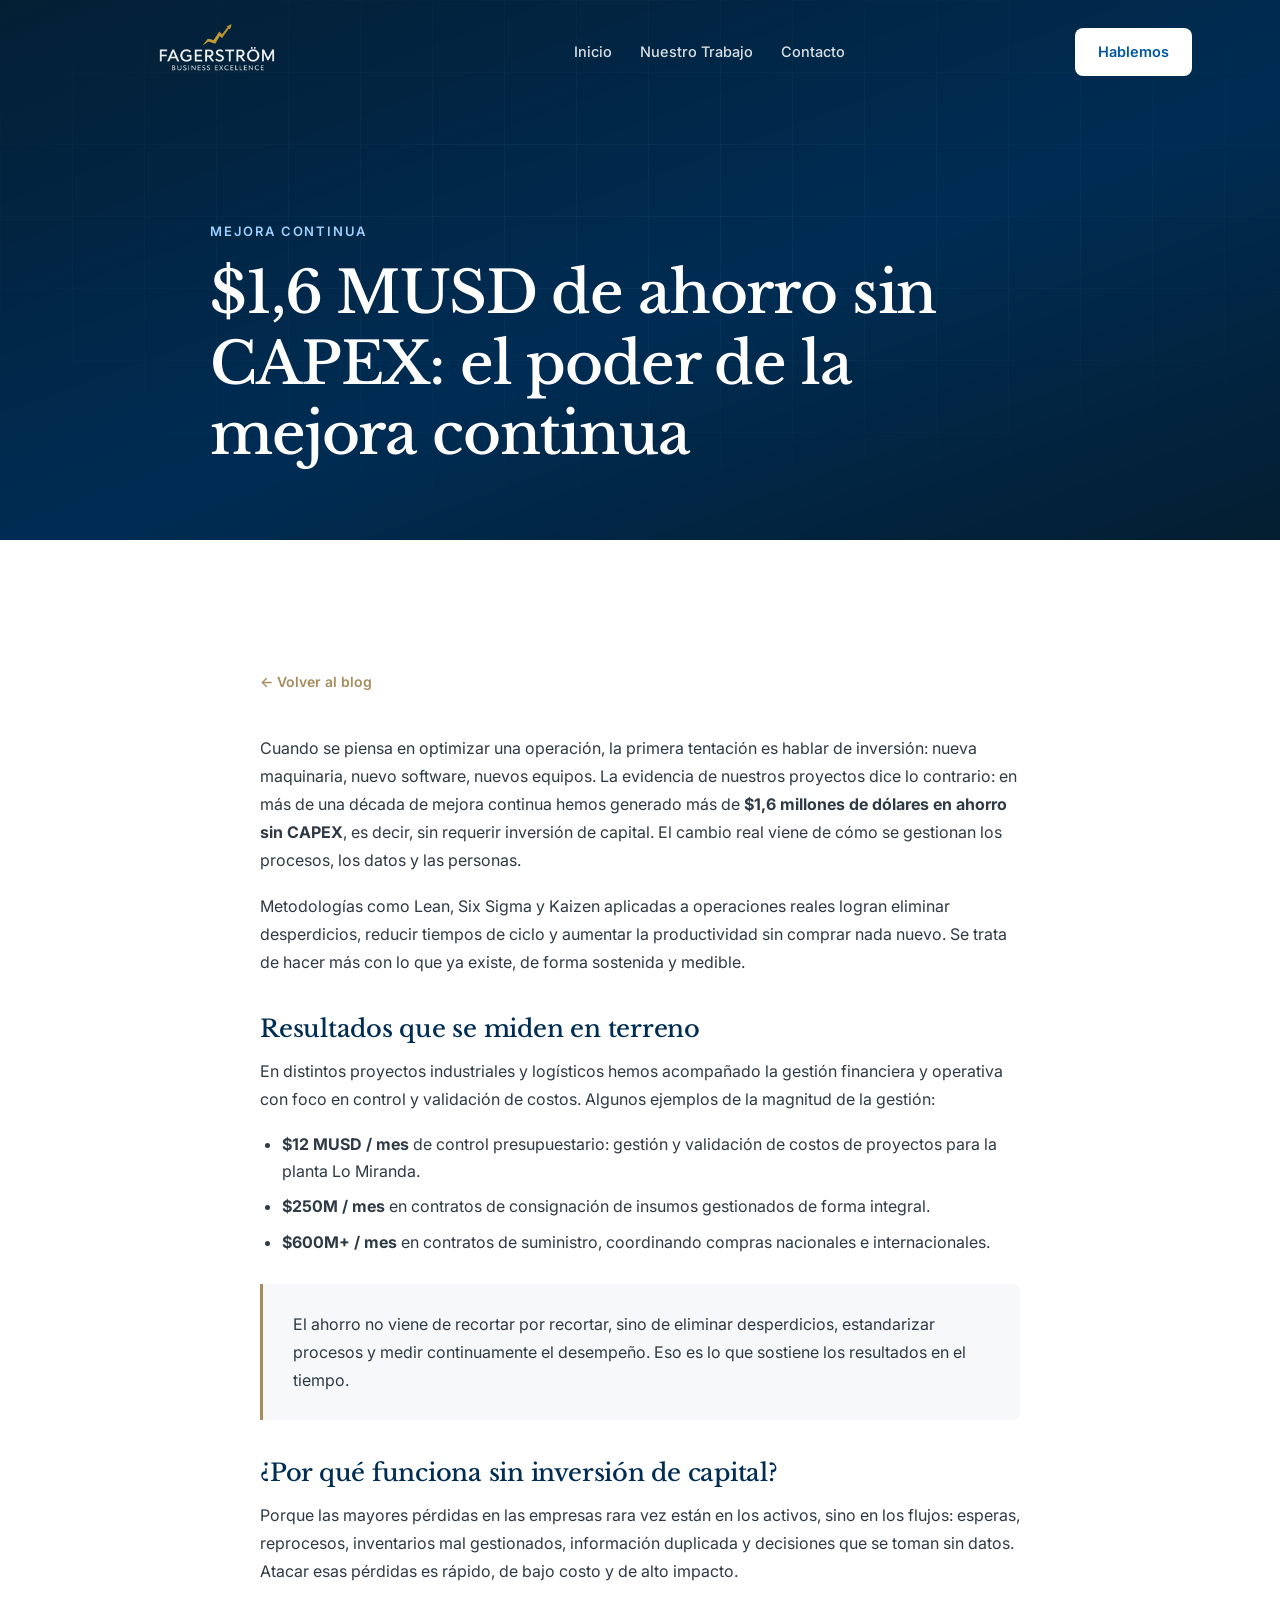
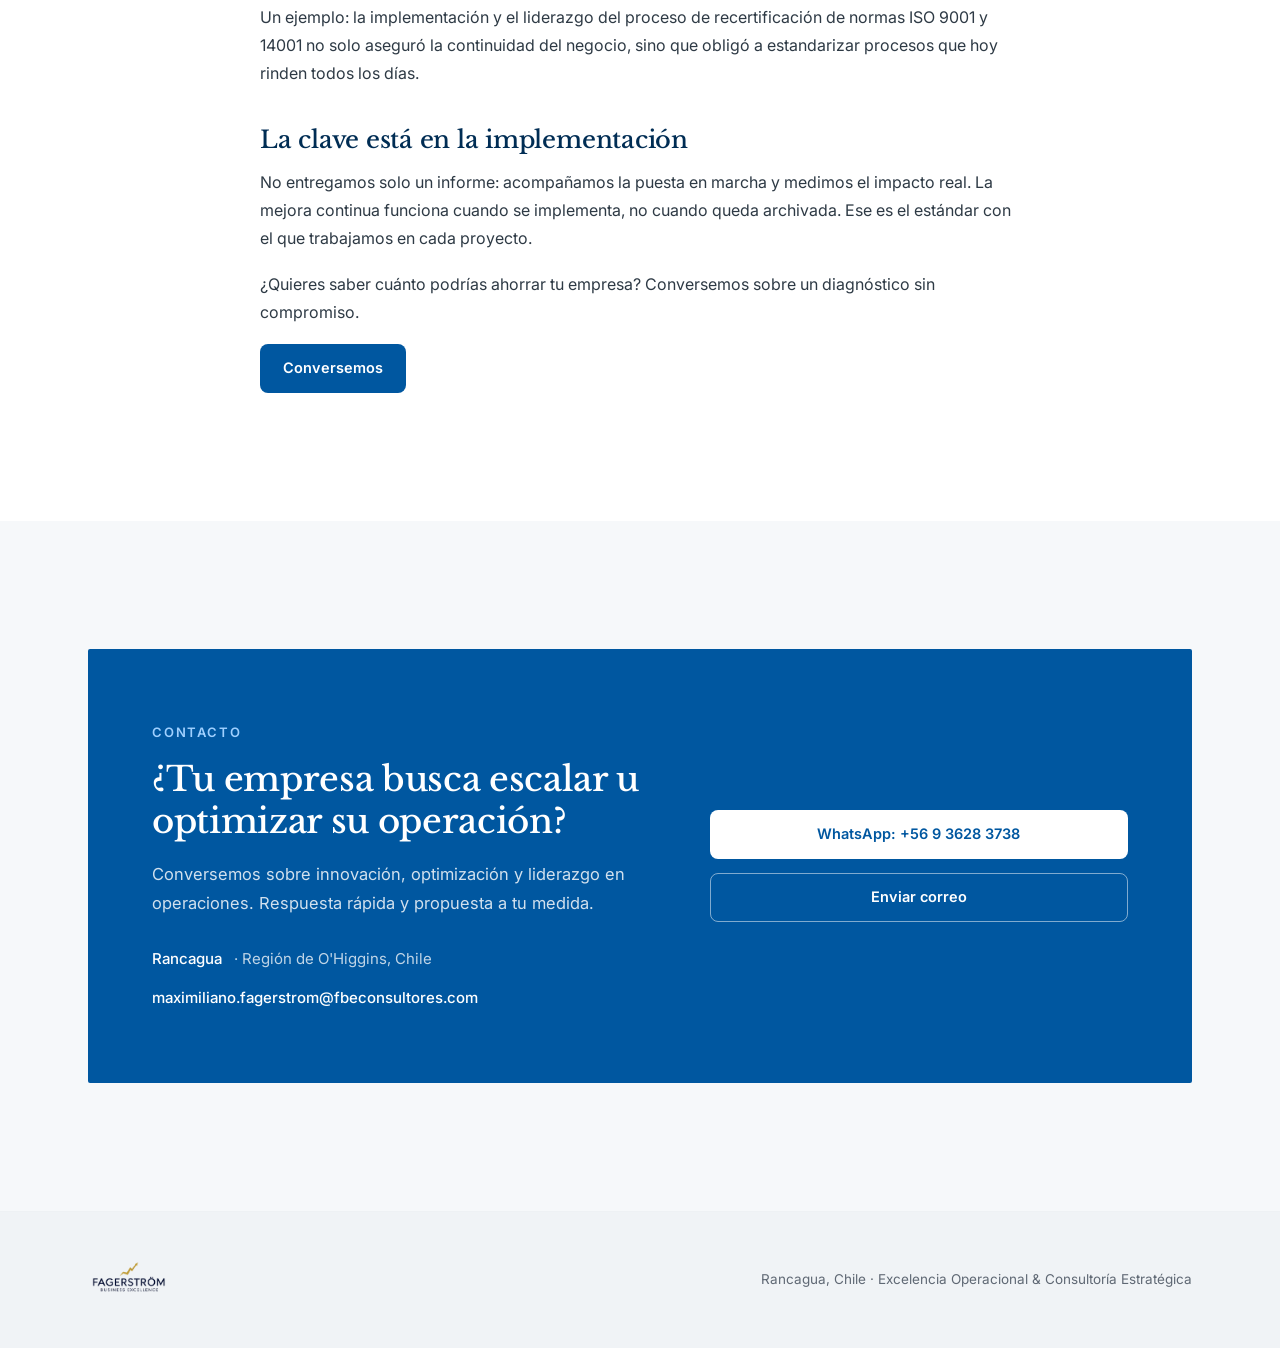
==== commit d0ca96d1: "fix: correct UTF-8 mojibake in blog article pages" ====
--- a/blog-ahorro-sin-capex.html
+++ b/blog-ahorro-sin-capex.html
@@ -1,10 +1,10 @@
-﻿<!DOCTYPE html>
+<!DOCTYPE html>
 <html lang="es">
 <head>
 <meta charset="UTF-8" />
 <meta name="viewport" content="width=device-width, initial-scale=1.0" />
-<title>$1,6 MUSD de ahorro sin CAPEX | FagerstrÃ¶m Business Excellence</title>
-<meta name="description" content="CÃ³mo la mejora continua aplicada a operaciones reales generÃ³ mÃ¡s de $1,6 millones de dÃ³lares en ahorro sin inversiÃ³n de capital." />
+<title>$1,6 MUSD de ahorro sin CAPEX | Fagerström Business Excellence</title>
+<meta name="description" content="Cómo la mejora continua aplicada a operaciones reales generó más de $1,6 millones de dólares en ahorro sin inversión de capital." />
 <link rel="preconnect" href="https://fonts.googleapis.com" />
 <link rel="preconnect" href="https://fonts.gstatic.com" crossorigin />
 <link href="https://fonts.googleapis.com/css2?family=Inter:wght@400;500;600;700&family=Libre+Baskerville:ital,wght@0,400;0,700;1,400&display=swap" rel="stylesheet" />
@@ -14,19 +14,19 @@
 
 <nav id="nav">
   <div class="container nav-inner">
-    <a href="index.html" class="brand"><img class="mark logo-light" src="Logo_Fagerstrom_Blanco.png" alt="FagerstrÃ¶m Business Excellence" /><img class="mark logo-dark" src="Logo_Fagerstrom.png" alt="FagerstrÃ¶m Business Excellence" /></a>
+    <a href="index.html" class="brand"><img class="mark logo-light" src="Logo_Fagerstrom_Blanco.png" alt="Fagerström Business Excellence" /><img class="mark logo-dark" src="Logo_Fagerstrom.png" alt="Fagerström Business Excellence" /></a>
     <ul class="nav-links">
       <li><a href="index.html">Inicio</a></li>
       <li><a href="nuestro-trabajo.html">Nuestro Trabajo</a></li>
       <li><a href="contacto.html">Contacto</a></li>
     </ul>
     <a class="btn nav-cta" href="contacto.html">Hablemos</a>
-    <button class="hamburger" id="hamburger" aria-label="MenÃº"><span></span><span></span><span></span></button>
+    <button class="hamburger" id="hamburger" aria-label="Menú"><span></span><span></span><span></span></button>
   </div>
 </nav>
 
 <div class="mobile-menu" id="mobileMenu">
-  <button class="close" id="closeMenu">Ã—</button>
+  <button class="close" id="closeMenu">×</button>
   <a href="index.html">Inicio</a>
   <a href="nuestro-trabajo.html">Nuestro Trabajo</a>
   <a href="contacto.html">Contacto</a>
@@ -44,55 +44,55 @@
 <section>
   <div class="container">
     <div class="article-prose">
-      <a class="article-back reveal" href="index.html#blog">â† Volver al blog</a>
+      <a class="article-back reveal" href="index.html#blog">← Volver al blog</a>
 
       <p class="reveal">
-        Cuando se piensa en optimizar una operaciÃ³n, la primera tentaciÃ³n es hablar de inversiÃ³n: nueva maquinaria,
-        nuevo software, nuevos equipos. La evidencia de nuestros proyectos dice lo contrario: en mÃ¡s de una dÃ©cada de
-        mejora continua hemos generado mÃ¡s de <strong>$1,6 millones de dÃ³lares en ahorro sin CAPEX</strong>, es decir,
-        sin requerir inversiÃ³n de capital. El cambio real viene de cÃ³mo se gestionan los procesos, los datos y las personas.
+        Cuando se piensa en optimizar una operación, la primera tentación es hablar de inversión: nueva maquinaria,
+        nuevo software, nuevos equipos. La evidencia de nuestros proyectos dice lo contrario: en más de una década de
+        mejora continua hemos generado más de <strong>$1,6 millones de dólares en ahorro sin CAPEX</strong>, es decir,
+        sin requerir inversión de capital. El cambio real viene de cómo se gestionan los procesos, los datos y las personas.
       </p>
 
       <p class="reveal">
-        MetodologÃ­as como Lean, Six Sigma y Kaizen aplicadas a operaciones reales logran eliminar desperdicios, reducir
-        tiempos de ciclo y aumentar la productividad sin comprar nada nuevo. Se trata de hacer mÃ¡s con lo que ya existe,
+        Metodologías como Lean, Six Sigma y Kaizen aplicadas a operaciones reales logran eliminar desperdicios, reducir
+        tiempos de ciclo y aumentar la productividad sin comprar nada nuevo. Se trata de hacer más con lo que ya existe,
         de forma sostenida y medible.
       </p>
 
       <h2 class="reveal">Resultados que se miden en terreno</h2>
       <p class="reveal">
-        En distintos proyectos industriales y logÃ­sticos hemos acompaÃ±ado la gestiÃ³n financiera y operativa con foco en
-        control y validaciÃ³n de costos. Algunos ejemplos de la magnitud de la gestiÃ³n:
+        En distintos proyectos industriales y logísticos hemos acompañado la gestión financiera y operativa con foco en
+        control y validación de costos. Algunos ejemplos de la magnitud de la gestión:
       </p>
       <ul class="reveal">
-        <li><strong>$12 MUSD / mes</strong> de control presupuestario: gestiÃ³n y validaciÃ³n de costos de proyectos para la planta Lo Miranda.</li>
-        <li><strong>$250M / mes</strong> en contratos de consignaciÃ³n de insumos gestionados de forma integral.</li>
+        <li><strong>$12 MUSD / mes</strong> de control presupuestario: gestión y validación de costos de proyectos para la planta Lo Miranda.</li>
+        <li><strong>$250M / mes</strong> en contratos de consignación de insumos gestionados de forma integral.</li>
         <li><strong>$600M+ / mes</strong> en contratos de suministro, coordinando compras nacionales e internacionales.</li>
       </ul>
       <div class="highlight reveal">
         <p>El ahorro no viene de recortar por recortar, sino de eliminar desperdicios, estandarizar procesos y medir
-        continuamente el desempeÃ±o. Eso es lo que sostiene los resultados en el tiempo.</p>
+        continuamente el desempeño. Eso es lo que sostiene los resultados en el tiempo.</p>
       </div>
 
-      <h2 class="reveal">Â¿Por quÃ© funciona sin inversiÃ³n de capital?</h2>
+      <h2 class="reveal">¿Por qué funciona sin inversión de capital?</h2>
       <p class="reveal">
-        Porque las mayores pÃ©rdidas en las empresas rara vez estÃ¡n en los activos, sino en los flujos: esperas,
-        reprocesos, inventarios mal gestionados, informaciÃ³n duplicada y decisiones que se toman sin datos. Atacar esas
-        pÃ©rdidas es rÃ¡pido, de bajo costo y de alto impacto.
+        Porque las mayores pérdidas en las empresas rara vez están en los activos, sino en los flujos: esperas,
+        reprocesos, inventarios mal gestionados, información duplicada y decisiones que se toman sin datos. Atacar esas
+        pérdidas es rápido, de bajo costo y de alto impacto.
       </p>
       <p class="reveal">
-        Un ejemplo: la implementaciÃ³n y el liderazgo del proceso de recertificaciÃ³n de normas ISO 9001 y 14001 no solo
-        asegurÃ³ la continuidad del negocio, sino que obligÃ³ a estandarizar procesos que hoy rinden todos los dÃ­as.
+        Un ejemplo: la implementación y el liderazgo del proceso de recertificación de normas ISO 9001 y 14001 no solo
+        aseguró la continuidad del negocio, sino que obligó a estandarizar procesos que hoy rinden todos los días.
       </p>
 
-      <h2 class="reveal">La clave estÃ¡ en la implementaciÃ³n</h2>
+      <h2 class="reveal">La clave está en la implementación</h2>
       <p class="reveal">
-        No entregamos solo un informe: acompaÃ±amos la puesta en marcha y medimos el impacto real. La mejora continua
-        funciona cuando se implementa, no cuando queda archivada. Ese es el estÃ¡ndar con el que trabajamos en cada
+        No entregamos solo un informe: acompañamos la puesta en marcha y medimos el impacto real. La mejora continua
+        funciona cuando se implementa, no cuando queda archivada. Ese es el estándar con el que trabajamos en cada
         proyecto.
       </p>
       <p class="reveal">
-        Â¿Quieres saber cuÃ¡nto podrÃ­as ahorrar tu empresa? Conversemos sobre un diagnÃ³stico sin compromiso.
+        ¿Quieres saber cuánto podrías ahorrar tu empresa? Conversemos sobre un diagnóstico sin compromiso.
       </p>
 
       <a class="btn btn-primary reveal" href="contacto.html">Conversemos</a>
@@ -105,9 +105,9 @@
     <div class="contact-band reveal">
       <div>
         <div class="eyebrow" style="color:#9fd0ff;">Contacto</div>
-        <h2>Â¿Tu empresa busca escalar u optimizar su operaciÃ³n?</h2>
-        <p>Conversemos sobre innovaciÃ³n, optimizaciÃ³n y liderazgo en operaciones. Respuesta rÃ¡pida y propuesta a tu medida.</p>
-        <div class="detail"><b>Rancagua</b><span>Â· RegiÃ³n de O'Higgins, Chile</span></div>
+        <h2>¿Tu empresa busca escalar u optimizar su operación?</h2>
+        <p>Conversemos sobre innovación, optimización y liderazgo en operaciones. Respuesta rápida y propuesta a tu medida.</p>
+        <div class="detail"><b>Rancagua</b><span>· Región de O'Higgins, Chile</span></div>
         <div class="detail"><b>maximiliano.fagerstrom@fbeconsultores.com</b></div>
       </div>
       <div class="contact-ctas">
@@ -120,8 +120,8 @@
 
 <footer>
   <div class="container footer-inner">
-    <span class="brand" style="font-size:16px;color:var(--deep);"><img class="mark" src="Logo_Fagerstrom.png" alt="FagerstrÃ¶m Business Excellence" /></span>
-    <span class="meta">Rancagua, Chile Â· Excelencia Operacional & ConsultorÃ­a EstratÃ©gica</span>
+    <span class="brand" style="font-size:16px;color:var(--deep);"><img class="mark" src="Logo_Fagerstrom.png" alt="Fagerström Business Excellence" /></span>
+    <span class="meta">Rancagua, Chile · Excelencia Operacional & Consultoría Estratégica</span>
   </div>
 </footer>
 
